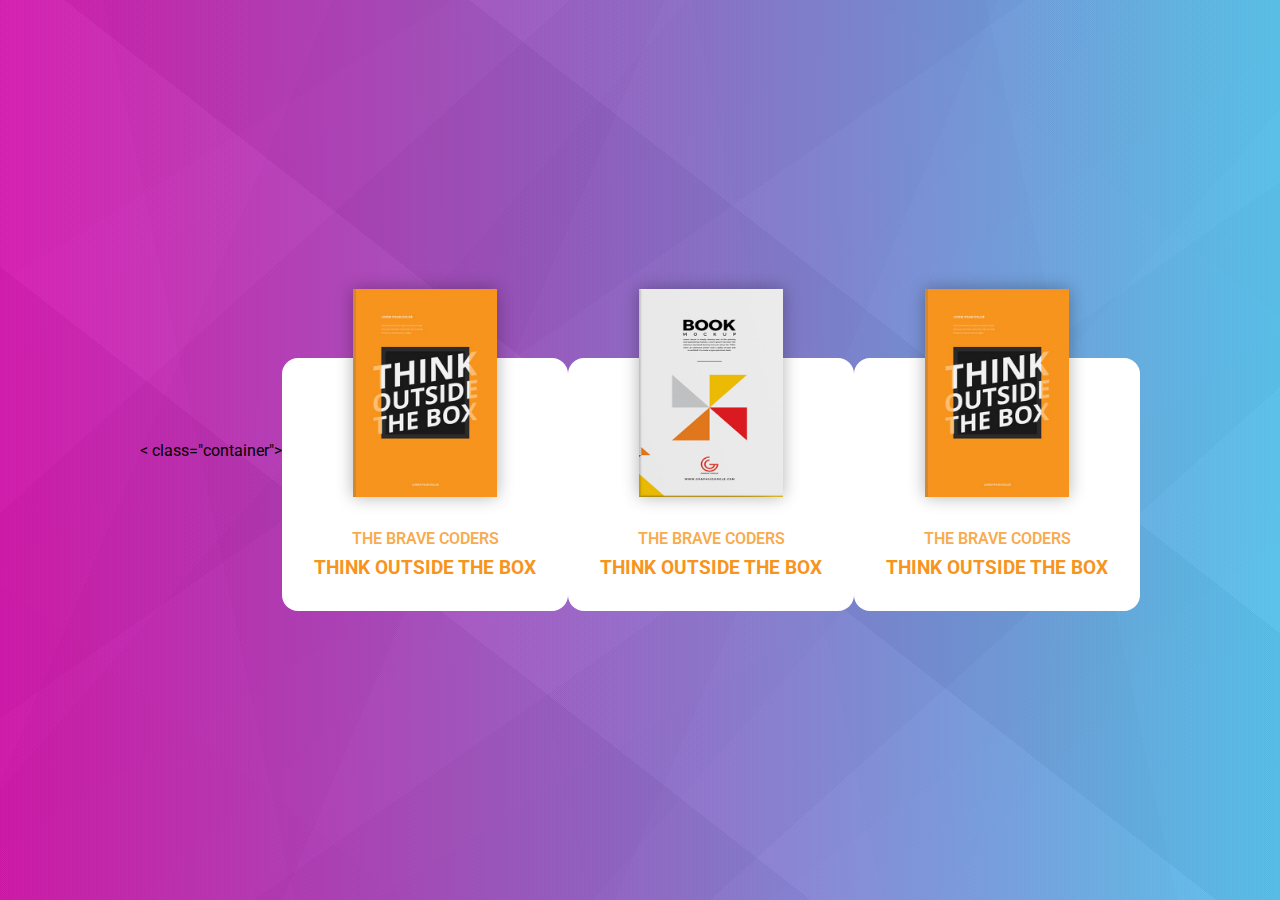
==== Beautiful_Card_UI_with_Hover_Effect/index.html @ 737fa8db "Add files via upload" ====
<!DOCTYPE html>
<html lang="en">

<head>
    <meta charset="UTF-8">
    <meta http-equiv="X-UA-Compatible" content="IE=edge">
    <meta name="viewport" content="width=device-width, initial-scale=1.0">
    <title>Document</title>
    <link rel="preconnect" href="https://fonts.googleapis.com">
    <link rel="preconnect" href="https://fonts.gstatic.com" crossorigin>
    <link href="https://fonts.googleapis.com/css2?family=Roboto:wght@300;400;700&display=swap" rel="stylesheet">
    <link rel="stylesheet" href="style.css">
</head>

<body>

    < class="container">

        <figure class="card">
            <img src="book-img2.jpg" alt="image of book" class="card-img">
            <figcaption class="text">
                <p class="author-name">The Brave Coders</p>
                <h1 class="book-name">Think outside the box</h1>
            </figcaption>
        </figure>

        <figure class="card">
            <img src="image-2.png" alt="image of book" class="card-img">
            <figcaption class="text">
                <p class="author-name">The Brave Coders</p>
                <h1 class="book-name">Think outside the box</h1>
            </figcaption>
        </figure>


        <figure class="card">
            <img src="book-img2.jpg" alt="image of book" class="card-img">
            <figcaption class="text">
                <p class="author-name">The Brave Coders</p>
                <h1 class="book-name">Think outside the box</h1>
            </figcaption>
        </figure>

        </div>

</body>

</html>
---- Beautiful_Card_UI_with_Hover_Effect/style.css ----
* {
  padding: 0;
  margin: 0;
  box-sizing: border-box;
}

:root {
  --image-height: 13rem;
  --minus-margin: calc(var(--image-height) / 1.5);
  --bg-color: linear-gradient(
      131deg,
      rgba(186, 186, 186, 0.01) 0%,
      rgba(186, 186, 186, 0.01) 16.667%,
      rgba(192, 192, 192, 0.01) 16.667%,
      rgba(192, 192, 192, 0.01) 33.334%,
      rgba(48, 48, 48, 0.01) 33.334%,
      rgba(48, 48, 48, 0.01) 50.001000000000005%,
      rgba(33, 33, 33, 0.01) 50.001%,
      rgba(33, 33, 33, 0.01) 66.668%,
      rgba(182, 182, 182, 0.01) 66.668%,
      rgba(182, 182, 182, 0.01) 83.33500000000001%,
      rgba(211, 211, 211, 0.01) 83.335%,
      rgba(211, 211, 211, 0.01) 100.002%
    ),
    linear-gradient(
      148deg,
      rgba(48, 48, 48, 0.01) 0%,
      rgba(48, 48, 48, 0.01) 16.667%,
      rgba(178, 178, 178, 0.01) 16.667%,
      rgba(178, 178, 178, 0.01) 33.334%,
      rgba(192, 192, 192, 0.01) 33.334%,
      rgba(192, 192, 192, 0.01) 50.001000000000005%,
      rgba(237, 237, 237, 0.01) 50.001%,
      rgba(237, 237, 237, 0.01) 66.668%,
      rgba(194, 194, 194, 0.01) 66.668%,
      rgba(194, 194, 194, 0.01) 83.33500000000001%,
      rgba(227, 227, 227, 0.01) 83.335%,
      rgba(227, 227, 227, 0.01) 100.002%
    ),
    linear-gradient(
      138deg,
      rgba(146, 146, 146, 0.03) 0%,
      rgba(146, 146, 146, 0.03) 25%,
      rgba(33, 33, 33, 0.03) 25%,
      rgba(33, 33, 33, 0.03) 50%,
      rgba(46, 46, 46, 0.03) 50%,
      rgba(46, 46, 46, 0.03) 75%,
      rgba(172, 172, 172, 0.03) 75%,
      rgba(172, 172, 172, 0.03) 100%
    ),
    linear-gradient(
      38deg,
      rgba(3, 3, 3, 0.03) 0%,
      rgba(3, 3, 3, 0.03) 16.667%,
      rgba(28, 28, 28, 0.03) 16.667%,
      rgba(28, 28, 28, 0.03) 33.334%,
      rgba(236, 236, 236, 0.03) 33.334%,
      rgba(236, 236, 236, 0.03) 50.001000000000005%,
      rgba(3, 3, 3, 0.03) 50.001%,
      rgba(3, 3, 3, 0.03) 66.668%,
      rgba(207, 207, 207, 0.03) 66.668%,
      rgba(207, 207, 207, 0.03) 83.33500000000001%,
      rgba(183, 183, 183, 0.03) 83.335%,
      rgba(183, 183, 183, 0.03) 100.002%
    ),
    linear-gradient(
      145deg,
      rgba(20, 20, 20, 0.02) 0%,
      rgba(20, 20, 20, 0.02) 20%,
      rgba(4, 4, 4, 0.02) 20%,
      rgba(4, 4, 4, 0.02) 40%,
      rgba(194, 194, 194, 0.02) 40%,
      rgba(194, 194, 194, 0.02) 60%,
      rgba(34, 34, 34, 0.02) 60%,
      rgba(34, 34, 34, 0.02) 80%,
      rgba(71, 71, 71, 0.02) 80%,
      rgba(71, 71, 71, 0.02) 100%
    ),
    linear-gradient(
      78deg,
      rgba(190, 190, 190, 0.02) 0%,
      rgba(190, 190, 190, 0.02) 20%,
      rgba(95, 95, 95, 0.02) 20%,
      rgba(95, 95, 95, 0.02) 40%,
      rgba(71, 71, 71, 0.02) 40%,
      rgba(71, 71, 71, 0.02) 60%,
      rgba(7, 7, 7, 0.02) 60%,
      rgba(7, 7, 7, 0.02) 80%,
      rgba(130, 130, 130, 0.02) 80%,
      rgba(130, 130, 130, 0.02) 100%
    ),
    linear-gradient(
      293deg,
      rgba(213, 213, 213, 0.03) 0%,
      rgba(213, 213, 213, 0.03) 20%,
      rgba(220, 220, 220, 0.03) 20%,
      rgba(220, 220, 220, 0.03) 40%,
      rgba(146, 146, 146, 0.03) 40%,
      rgba(146, 146, 146, 0.03) 60%,
      rgba(57, 57, 57, 0.03) 60%,
      rgba(57, 57, 57, 0.03) 80%,
      rgba(120, 120, 120, 0.03) 80%,
      rgba(120, 120, 120, 0.03) 100%
    ),
    linear-gradient(90deg, rgb(225, 15, 180), rgb(78, 198, 243));
}

body {
  font-family: "Roboto", sans-serif;
  display: flex;
  justify-content: center;
  align-items: center;
  min-height: 100vh;
  background-image: var(--bg-color);
}

.container {
  display: flex;
  justify-content: center;
  flex-wrap: wrap;
  gap: 4rem;
  padding: 2rem;
}

.card {
  border-radius: 1rem;
  background-color: #fff;
  display: flex;
  flex-direction: column;
  align-items: center;
  margin-top: calc((var(--image-height) - var(--minus-margin)));
  cursor: pointer;
  transition: all 0.4s cubic-bezier(0.075, 0.82, 0.165, 1);
}

.card:hover {
  transform: scale(1.05) translateY(-1rem);
  box-shadow: 0 0 1rem rgba(39, 15, 15, 0.2);
}

.card-img {
  width: 9rem;
  height: var(--image-height);
  object-fit: cover;
  margin-top: calc((var(--image-height) - var(--minus-margin)) * -1);
  box-shadow: 0 0 1rem rgba(0, 0, 0, 0.3);
}

.text {
  padding: 2rem;
  text-align: center;
  text-transform: uppercase;
}

.author-name {
  font-size: 1rem;
  font-weight: 600;
  color: rgba(247, 148, 29, 0.8);
  margin-bottom: 0.5rem;
}

.book-name {
  font-size: 1.2rem;
  color: #f7941d;
}
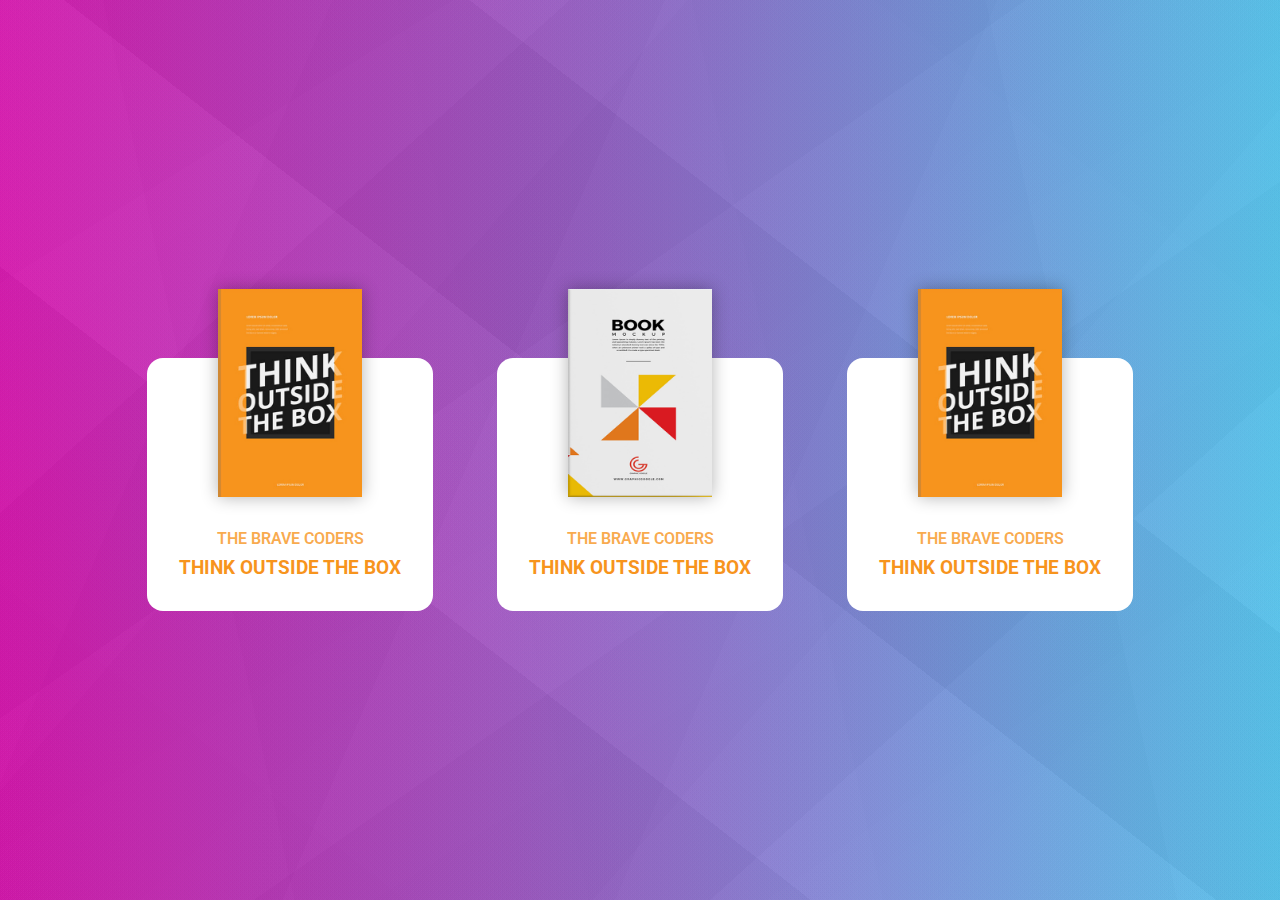
==== commit 35ec1917: "Update index.html" ====
--- a/Beautiful_Card_UI_with_Hover_Effect/index.html
+++ b/Beautiful_Card_UI_with_Hover_Effect/index.html
@@ -14,7 +14,7 @@
 
 <body>
 
-    < class="container">
+    <div class="container">
 
         <figure class="card">
             <img src="book-img2.jpg" alt="image of book" class="card-img">
@@ -45,4 +45,4 @@
 
 </body>
 
-</html>+</html>
